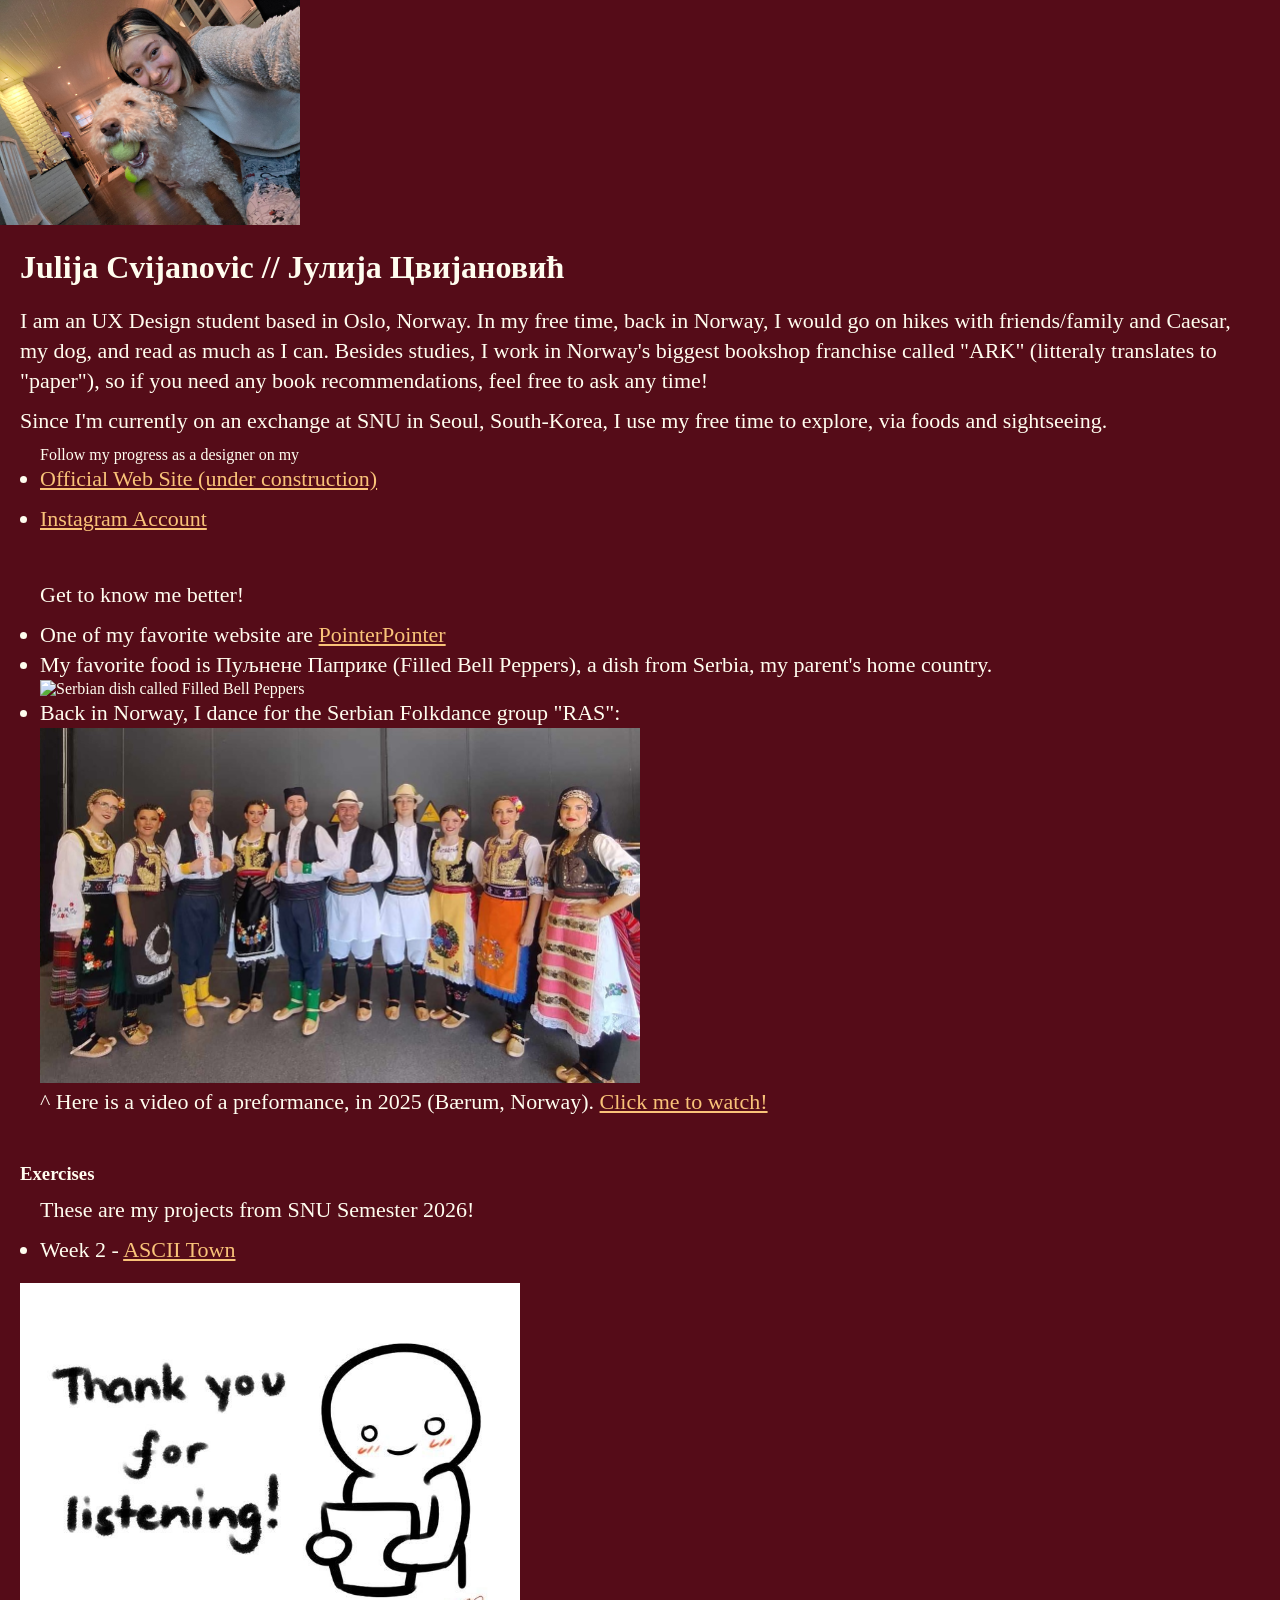
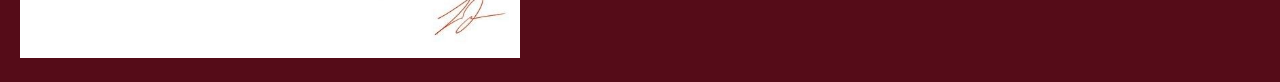
==== index.html @ f287f67e "connected ASSCI art to index.html" ====
<!DOCTYPE html>
<html>

<head>
  <img src="assets/Julija&Caesar.jpg" alt="Photo of my dog, Caesar, and I." width="300" height="200">
  <title>Julija Cvijanovic | UI Design Programming 1</title>
  <meta charset="utf-8" />
  <link rel="stylesheet" href="assets/style.css">
</head> 

<body>

  <!-- this is where my code is-->
  <div id="grid">
    <div id="left-column" class="scroll">  

      <!-- my favorite pokemon -->
      <!-- <img src="https://archives.bulbagarden.net/media/upload/2/24/Spr_2c_054.png" alt="Psyduck" /> -->

      <!-- about me-->
      <h1>Julija Cvijanovic // Јулија Цвијановић </h1>  
      <p class="desc">I am an UX Design student based in Oslo, Norway. 
        In my free time, back in Norway, I would go on hikes with 
        friends/family and Caesar, my dog, and read as much as I can. 
        Besides studies, I work in Norway's biggest bookshop franchise 
        called "ARK" (litteraly translates to "paper"), so if you need 
        any book recommendations, feel free to ask any time!
      </p>
      <p class="desc">
        Since I'm currently on an exchange at SNU in Seoul, South-Korea, 
        I use my free time to explore, via foods and sightseeing. 
      </p>
      <ul>Follow my progress as a designer on my 
        <li><p><a href="https://studiojuca.com/">Official Web Site (under construction)</a></p></li>
        <li><p><a href="https://www.instagram.com/studiojuca/">Instagram Account</a></p></li>
      </ul>

      <br>
      <br>

      <ul>
        <p>Get to know me better!</p>
        <li>One of my favorite website are <a href="https://pointerpointer.com/">PointerPointer</a></li>
        <li>My favorite food is Пуљнене Паприке (Filled Bell Peppers), 
          a dish from Serbia, my parent's home country.</li>
          <img src="https://i.ytimg.com/vi/7l-_EDE3CuM/maxresdefault.jpg" alt="Serbian dish called Filled Bell Peppers" width="400" height="300">
        <li>Back in Norway, I dance for the Serbian Folkdance group "RAS":</li>
          <img src="assets/RAS_SerbianFolkDance.jpeg" alt="Photo of my last preformance with RAS before arriving to South Korea." width="600" height="350">
        <p>^ Here is a video of a preformance, in 2025 (Bærum, Norway). <a href="https://youtu.be/Zmhu7a5MPvs?t=291">Click me to watch!</a></p>
      </ul>
      <br>
      <br>
      <!-- my exercises this semester-->
      <h3>Exercises </h3>  
      <ul>
        <p>These are my projects from SNU Semester 2026!</p>
              <!-- change the link to the ASCII art web-version!! -->
        <li>Week 2 - <a href="ASSCI/interior-julijacvijanovic.html">ASCII Town</a></li>
      </ul>

      <br>

      <img src="assets/ThankYou.jpg" alt="Thank you!" width="500" height="350">
    
    </div>

  </div>
</body>
</html>
---- assets/style.css ----
* {
	margin:  0px;
	padding:  0px;
	box-sizing: border-box;
}

/* adjusting fonts */

body {
	font-family: "Times New Roman", Times, serif;
	transition: background 500ms ease;
	color: #FFFDEF;
	background-color: #550C18;
}

p, li {
	font-size:  22px;
	line-height: 30px;
}

/* active link */ 
a:link { color: #F9C379; } /* The default state */
a:visited { color: #B5D2B7; } /* A link the user has already clicked */
a:hover { color: #6BA680; } /* When the mouse is over the link. */
a:active { color: #6BA680; } /* The moment the link is being clicked */

/* adjusting spacing */

#left-column {
	padding: 20px;
}

#middle-column {
	padding: 50px;
}

h1, p {
	margin-bottom:  20px;
}

h3, p {
	margin-bottom:  10px;
}

ul, ol {
	margin-left: 20px;
}

img {
	max-width: 100%;
	height:  auto;
}

/* uncomment the code below to set the grid */

/*#grid {
	display: grid;
	grid-template-columns: 1fr 1fr;
}

body {
	overflow: hidden;
}

.scroll {
	padding:  20px;
	overflow: scroll;
	height: 100vh;
}

#left-column {
}

#right-column {
	background: #333;
}*/
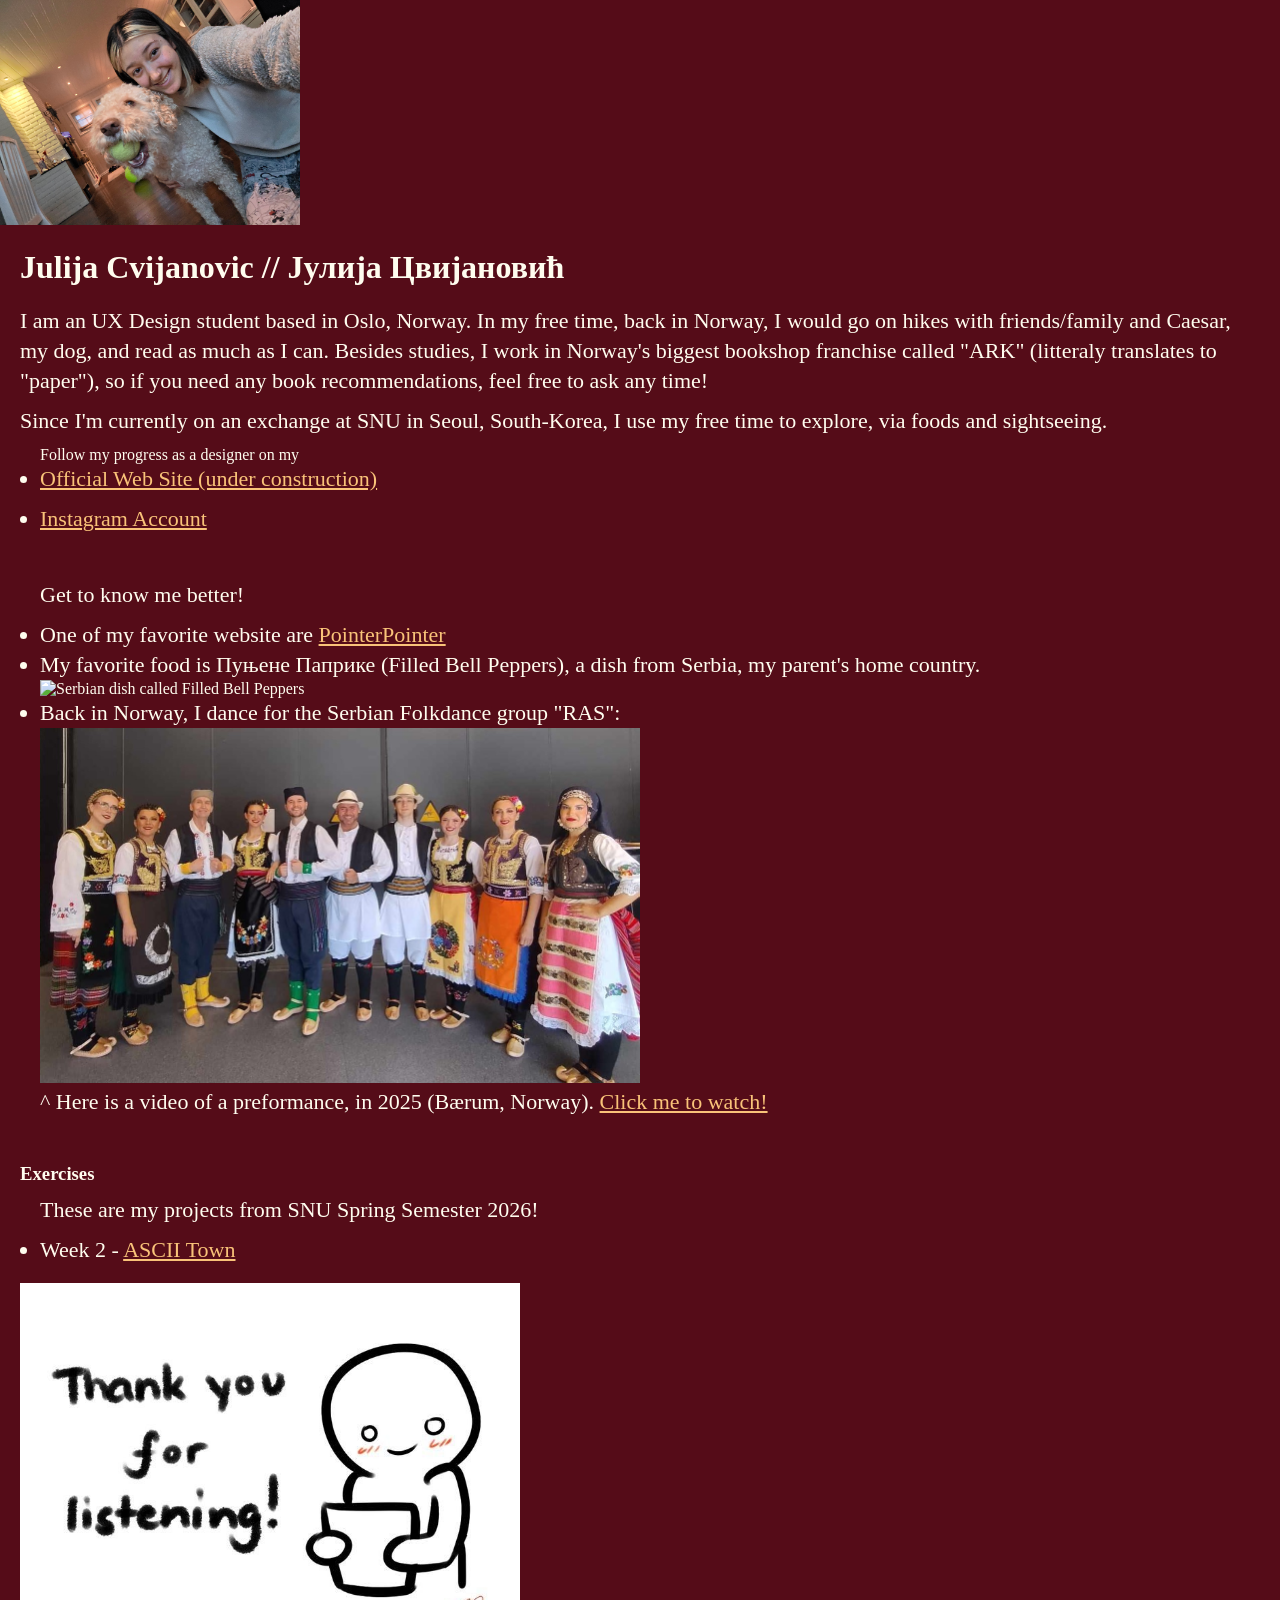
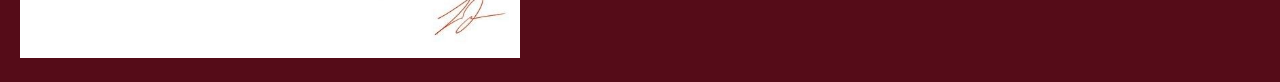
==== commit c16a658f: "updated style.css" ====
--- a/index.html
+++ b/index.html
@@ -6,17 +6,14 @@
   <img src="assets/Julija&Caesar.jpg" alt="Photo of my dog, Caesar, and I." width="300" height="200">
   <title>Julija Cvijanovic | UI Design Programming 1</title>
   <meta charset="utf-8" />
-  <link rel="stylesheet" href="assets/style.css">
+  <link rel="stylesheet" type="text/css" href="assets/style.css">
 </head> 
 
 <body>
 
   <!-- this is where my code is-->
   <div id="grid">
-    <div id="left-column" class="scroll">  
-
-      <!-- my favorite pokemon -->
-      <!-- <img src="https://archives.bulbagarden.net/media/upload/2/24/Spr_2c_054.png" alt="Psyduck" /> -->
+    <div id="left-column" class="scroll">
 
       <!-- about me-->
       <h1>Julija Cvijanovic // Јулија Цвијановић </h1>  
@@ -31,18 +28,20 @@
         Since I'm currently on an exchange at SNU in Seoul, South-Korea, 
         I use my free time to explore, via foods and sightseeing. 
       </p>
+
       <ul>Follow my progress as a designer on my 
         <li><p><a href="https://studiojuca.com/">Official Web Site (under construction)</a></p></li>
         <li><p><a href="https://www.instagram.com/studiojuca/">Instagram Account</a></p></li>
       </ul>
-
+      
+      <!-- spacing -->
       <br>
       <br>
 
       <ul>
         <p>Get to know me better!</p>
         <li>One of my favorite website are <a href="https://pointerpointer.com/">PointerPointer</a></li>
-        <li>My favorite food is Пуљнене Паприке (Filled Bell Peppers), 
+        <li>My favorite food is Пуњене Паприке (Filled Bell Peppers), 
           a dish from Serbia, my parent's home country.</li>
           <img src="https://i.ytimg.com/vi/7l-_EDE3CuM/maxresdefault.jpg" alt="Serbian dish called Filled Bell Peppers" width="400" height="300">
         <li>Back in Norway, I dance for the Serbian Folkdance group "RAS":</li>
@@ -51,16 +50,17 @@
       </ul>
       <br>
       <br>
+
       <!-- my exercises this semester-->
       <h3>Exercises </h3>  
       <ul>
-        <p>These are my projects from SNU Semester 2026!</p>
-              <!-- change the link to the ASCII art web-version!! -->
-        <li>Week 2 - <a href="ASSCI/interior-julijacvijanovic.html">ASCII Town</a></li>
+        <p>These are my projects from SNU Spring Semester 2026!</p>
+           <li>Week 2 - <a href="ASSCI/interior-julijacvijanovic.html">ASCII Town</a></li>
       </ul>
 
       <br>
-
+      
+      <!-- Thank you!-->
       <img src="assets/ThankYou.jpg" alt="Thank you!" width="500" height="350">
     
     </div>
--- a/assets/style.css
+++ b/assets/style.css
@@ -1,3 +1,14 @@
+
+/* all elements in the page */
+
+
+/* you can use the "Developer tools" 
+	on the displayed website 
+	(chrome) to test css faster!
+	try it out!*/
+
+
+
 * {
 	margin:  0px;
 	padding:  0px;
@@ -18,7 +29,7 @@
 	line-height: 30px;
 }
 
-/* active link */ 
+/* for links */ 
 a:link { color: #F9C379; } /* The default state */
 a:visited { color: #B5D2B7; } /* A link the user has already clicked */
 a:hover { color: #6BA680; } /* When the mouse is over the link. */
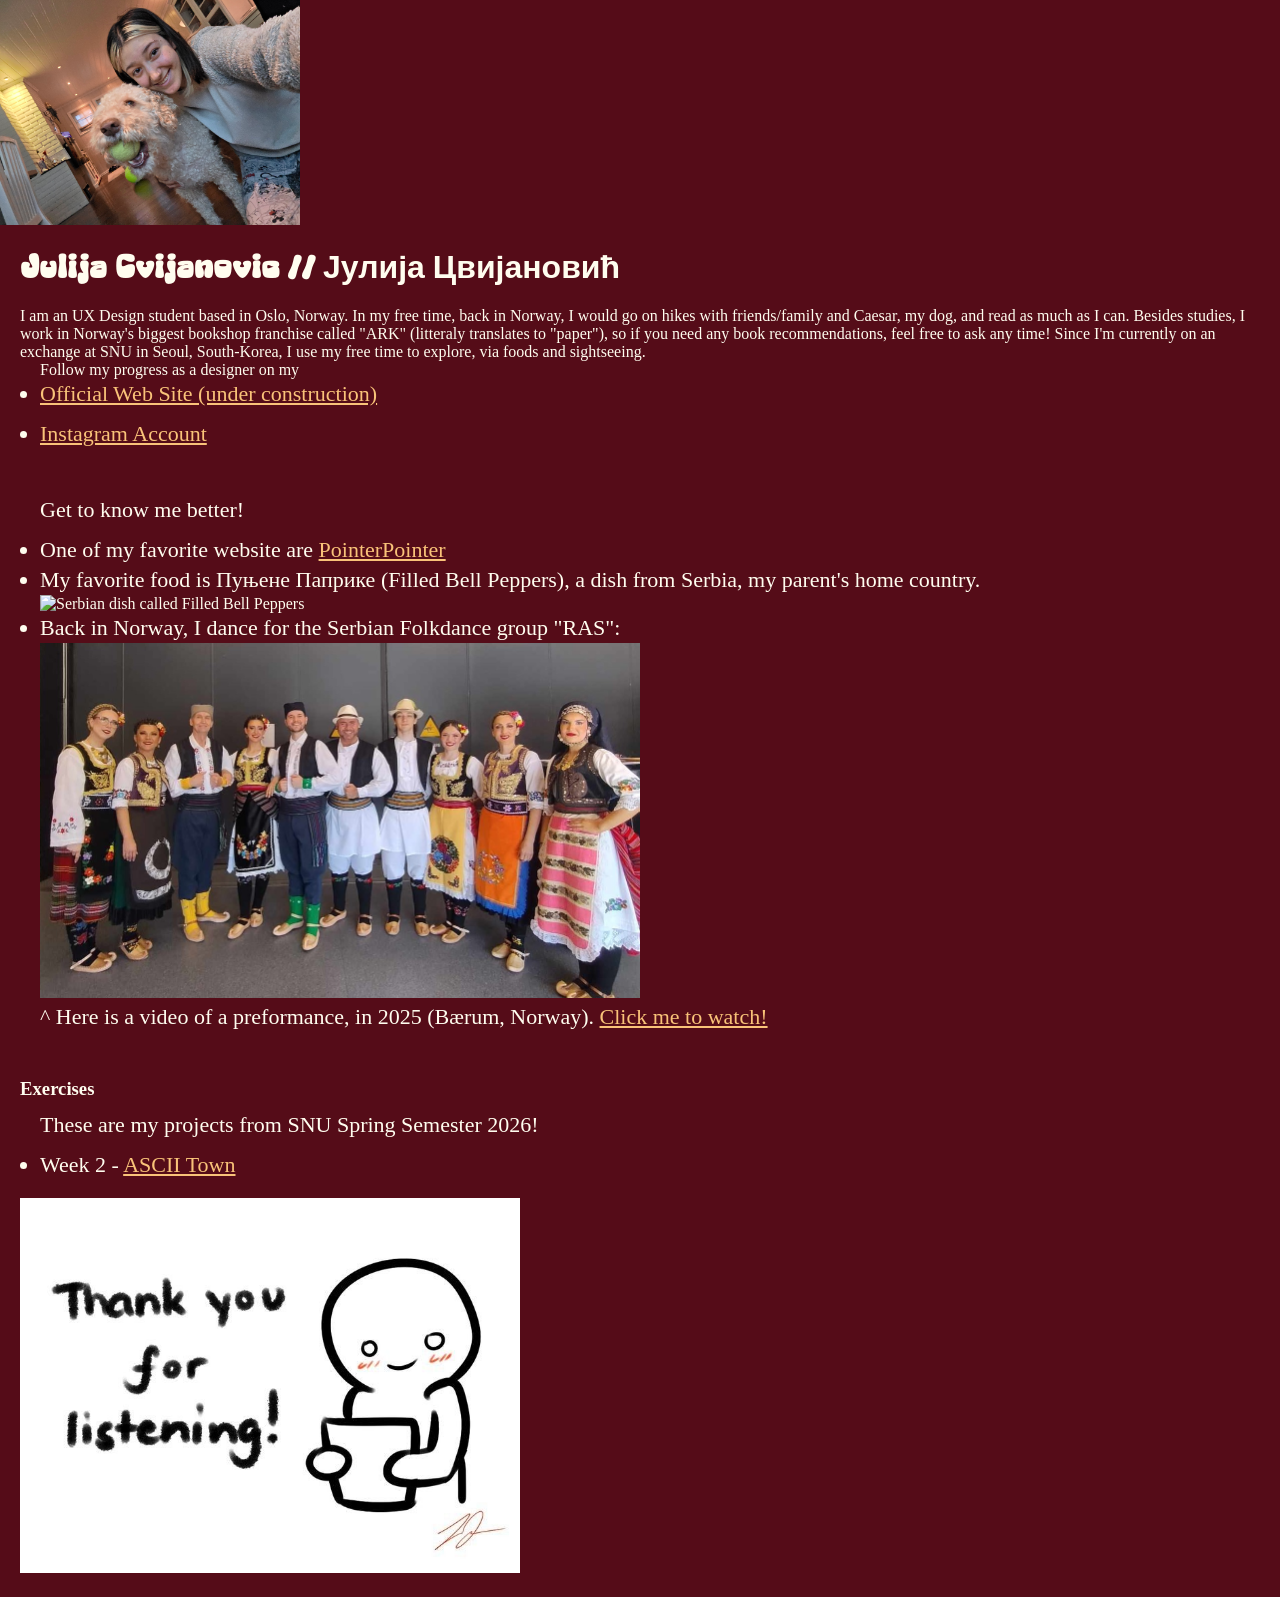
==== commit 4868234b: "New Font!" ====
--- a/index.html
+++ b/index.html
@@ -14,20 +14,20 @@
   <!-- this is where my code is-->
   <div id="grid">
     <div id="left-column" class="scroll">
-
+      
       <!-- about me-->
       <h1>Julija Cvijanovic // Јулија Цвијановић </h1>  
-      <p class="desc">I am an UX Design student based in Oslo, Norway. 
+      <p1 class="desc">I am an UX Design student based in Oslo, Norway. 
         In my free time, back in Norway, I would go on hikes with 
         friends/family and Caesar, my dog, and read as much as I can. 
         Besides studies, I work in Norway's biggest bookshop franchise 
         called "ARK" (litteraly translates to "paper"), so if you need 
         any book recommendations, feel free to ask any time!
-      </p>
-      <p class="desc">
+      </p1>
+      <p1 class="desc">
         Since I'm currently on an exchange at SNU in Seoul, South-Korea, 
         I use my free time to explore, via foods and sightseeing. 
-      </p>
+      </p1>
 
       <ul>Follow my progress as a designer on my 
         <li><p><a href="https://studiojuca.com/">Official Web Site (under construction)</a></p></li>
@@ -55,7 +55,7 @@
       <h3>Exercises </h3>  
       <ul>
         <p>These are my projects from SNU Spring Semester 2026!</p>
-           <li>Week 2 - <a href="ASSCI/interior-julijacvijanovic.html">ASCII Town</a></li>
+           <li>Week 2 - <a href="ASSCI/exterior-julijacvijanovic.html">ASCII Town</a></li>
       </ul>
 
       <br>
--- a/assets/style.css
+++ b/assets/style.css
@@ -7,8 +7,6 @@
 	(chrome) to test css faster!
 	try it out!*/
 
-
-
 * {
 	margin:  0px;
 	padding:  0px;
@@ -17,7 +15,17 @@
 
 /* adjusting fonts */
 
-body {
+@font-face {
+  font-family: "Struggle";
+  src: url("Fonts/Struggle/struggle-regular.woff");
+}
+
+h1 {
+	font-family: "Struggle", Arial;
+	margin-bottom: 20px;
+}
+
+body, p1 {
 	font-family: "Times New Roman", Times, serif;
 	transition: background 500ms ease;
 	color: #FFFDEF;
@@ -25,7 +33,7 @@
 }
 
 p, li {
-	font-size:  22px;
+	font-size: 22px;
 	line-height: 30px;
 }
 
@@ -43,10 +51,6 @@
 
 #middle-column {
 	padding: 50px;
-}
-
-h1, p {
-	margin-bottom:  20px;
 }
 
 h3, p {
@@ -78,10 +82,15 @@
 	overflow: scroll;
 	height: 100vh;
 }
+*/
 
+/*
 #left-column {
+	background: blue;
 }
+*/
 
+/*
 #right-column {
 	background: #333;
 }*/
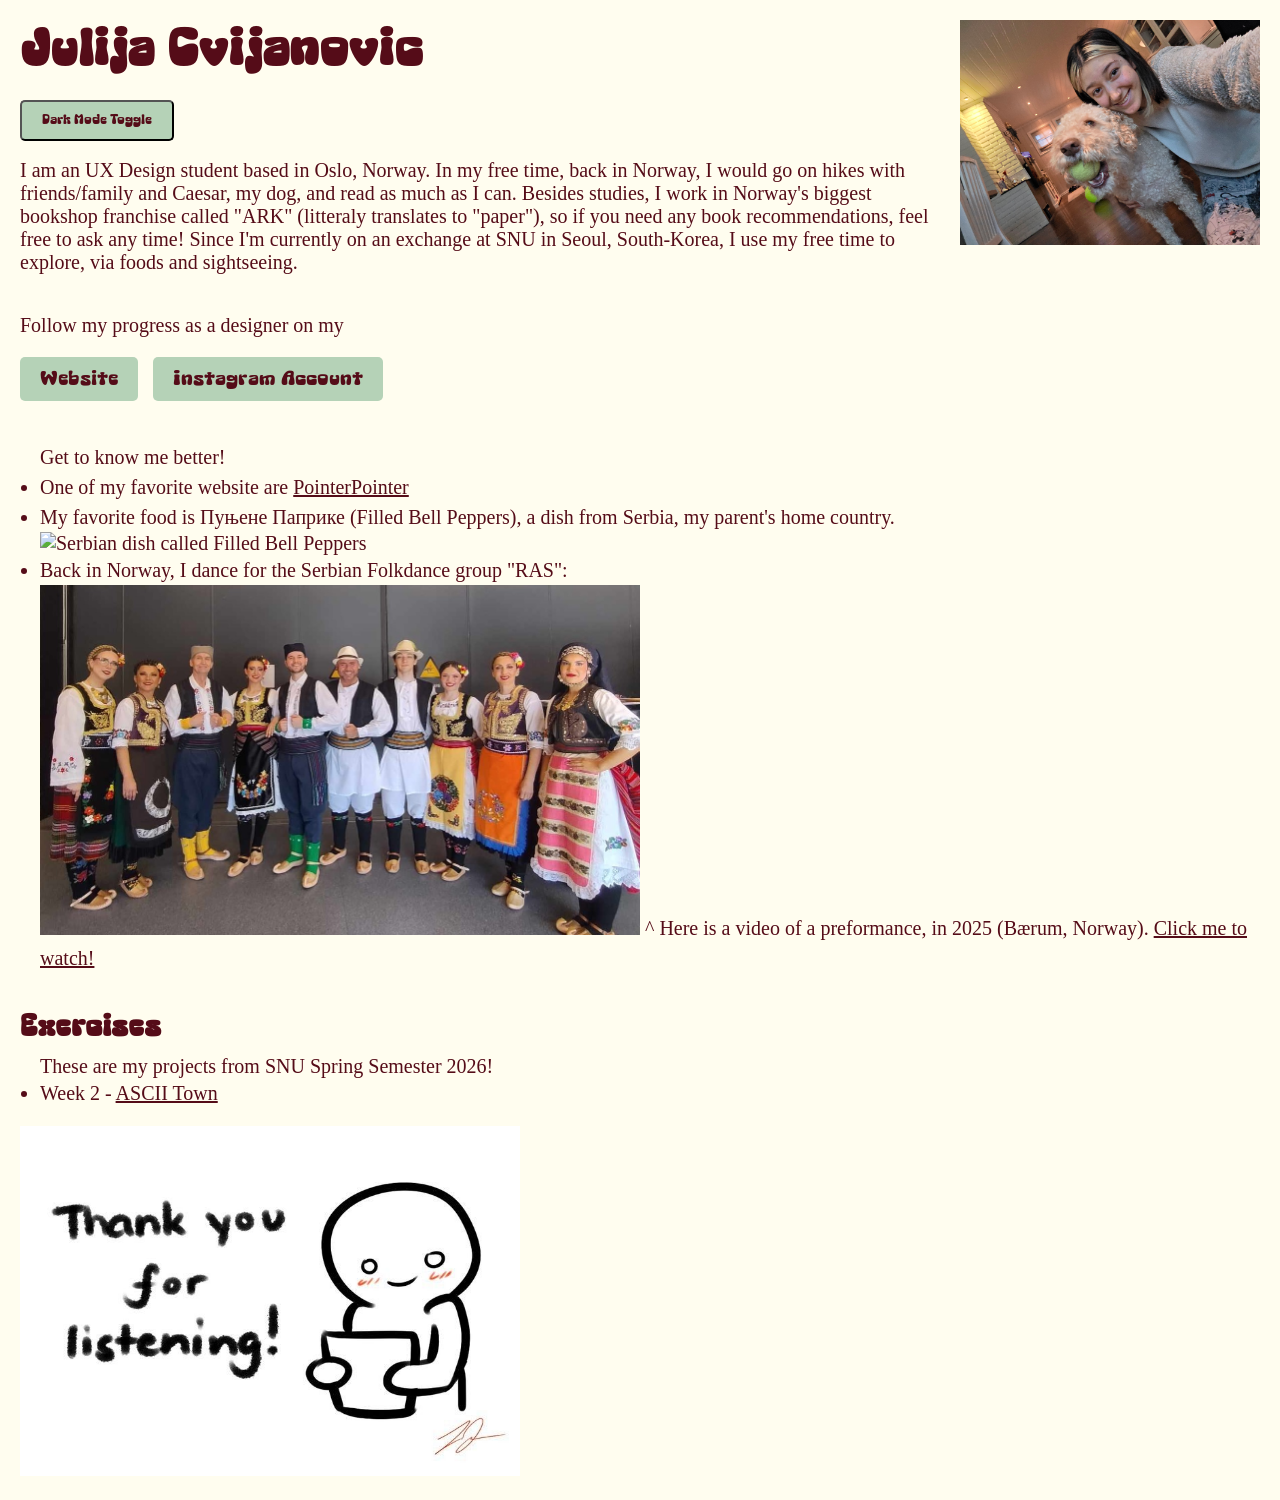
==== commit 308cb1d7: "Updates Font changes & dark mode!" ====
--- a/index.html
+++ b/index.html
@@ -3,7 +3,7 @@
 <html>
 
 <head>
-  <img src="assets/Julija&Caesar.jpg" alt="Photo of my dog, Caesar, and I." width="300" height="200">
+  <!-- name on the website page column -->
   <title>Julija Cvijanovic | UI Design Programming 1</title>
   <meta charset="utf-8" />
   <link rel="stylesheet" type="text/css" href="assets/style.css">
@@ -15,8 +15,18 @@
   <div id="grid">
     <div id="left-column" class="scroll">
       
-      <!-- about me-->
-      <h1>Julija Cvijanovic // Јулија Цвијановић </h1>  
+      <!-- about me -->
+      <!-- <h2>Јулија Цвијановић</h2> -->
+      <img src="assets/Julija&Caesar.jpg" alt="Photo of my dog, Caesar, and I." class="wrapped-image">
+      <h1>Julija Cvijanovic</h1>
+
+      <button id="darkmode" class="my-button1">
+        Dark Mode Toggle
+      </button>
+
+      <br>
+      <br>
+
       <p1 class="desc">I am an UX Design student based in Oslo, Norway. 
         In my free time, back in Norway, I would go on hikes with 
         friends/family and Caesar, my dog, and read as much as I can. 
@@ -28,43 +38,49 @@
         Since I'm currently on an exchange at SNU in Seoul, South-Korea, 
         I use my free time to explore, via foods and sightseeing. 
       </p1>
+    </div>
 
-      <ul>Follow my progress as a designer on my 
-        <li><p><a href="https://studiojuca.com/">Official Web Site (under construction)</a></p></li>
-        <li><p><a href="https://www.instagram.com/studiojuca/">Instagram Account</a></p></li>
-      </ul>
+    <div id="left-column" class="scroll">
+      <p1>Follow my progress as a designer on my 
+        <div class="button-container">
+          <a href="https://studiojuca.com/" target="_blank" class="my-button2">Website</a>
+          <a href="https://www.instagram.com/studiojuca/" target="_blank" class="my-button2"> Instagram Account</a>
+        </div>
+      </p1>
       
       <!-- spacing -->
       <br>
       <br>
 
       <ul>
-        <p>Get to know me better!</p>
-        <li>One of my favorite website are <a href="https://pointerpointer.com/">PointerPointer</a></li>
-        <li>My favorite food is Пуњене Паприке (Filled Bell Peppers), 
-          a dish from Serbia, my parent's home country.</li>
+        <p2>Get to know me better!</p2>
+          <li>One of my favorite website are <a href="https://pointerpointer.com/">PointerPointer</a></li>
+          <li>My favorite food is Пуњене Паприке (Filled Bell Peppers), 
+              a dish from Serbia, my parent's home country.</li>
           <img src="https://i.ytimg.com/vi/7l-_EDE3CuM/maxresdefault.jpg" alt="Serbian dish called Filled Bell Peppers" width="400" height="300">
-        <li>Back in Norway, I dance for the Serbian Folkdance group "RAS":</li>
+          <li>Back in Norway, I dance for the Serbian Folkdance group "RAS":</li>
           <img src="assets/RAS_SerbianFolkDance.jpeg" alt="Photo of my last preformance with RAS before arriving to South Korea." width="600" height="350">
-        <p>^ Here is a video of a preformance, in 2025 (Bærum, Norway). <a href="https://youtu.be/Zmhu7a5MPvs?t=291">Click me to watch!</a></p>
+        <p2>^ Here is a video of a preformance, in 2025 (Bærum, Norway). <a href="https://youtu.be/Zmhu7a5MPvs?t=291">Click me to watch!</a></p2>
       </ul>
-      <br>
-      <br>
+        <br>
+        <br>
 
       <!-- my exercises this semester-->
-      <h3>Exercises </h3>  
-      <ul>
-        <p>These are my projects from SNU Spring Semester 2026!</p>
-           <li>Week 2 - <a href="ASSCI/exterior-julijacvijanovic.html">ASCII Town</a></li>
-      </ul>
+      <h2>Exercises</h2>  
+        <ul>
+          <p>These are my projects from SNU Spring Semester 2026!</p>
+            <li>Week 2 - <a href="ASSCI/exterior-julijacvijanovic.html">ASCII Town</a></li>
+        </ul>
 
-      <br>
-      
+        <br>
+        
       <!-- Thank you!-->
       <img src="assets/ThankYou.jpg" alt="Thank you!" width="500" height="350">
     
     </div>
+  </div>
 
-  </div>
+  <!-- Adding javascript -->
+  <script type="text/javascript" src="assets/script.js"></script>
 </body>
 </html>
--- a/assets/style.css
+++ b/assets/style.css
@@ -13,8 +13,62 @@
 	box-sizing: border-box;
 }
 
+body {
+	background-color: #FFFDEF;
+	color: #550C18;
+}
+
+/*Dark-mode*/
+body.dark {
+  background: #550C18;
+  color: #FFFDEF;
+}
+
+/* Buttons for social media links*/
+	/* 1. The horizontal layout and spacing */
+.button-container {
+    display: flex;       /* Aligns items side-by-side */
+    gap: 15px;          /* Gap between buttons */
+    margin-top: 20px;    /* Pushes the buttons down from content above */
+}
+
+	/* 2. Making the links look like buttons */
+.my-button1 {
+    display: inline-block;
+    background-color: #B5D2B7; 	/* Button colour */
+    font-family: "Struggle", Arial;
+	color: #550C18;           		/* Text color */
+	padding: 10px 20px;       		 /* 10px top/bottom, 20px left/right inside the button */
+    text-decoration: none;   		 /* Removes the default link underline */
+    border-radius: 5px;      		 /* Rounded corners */
+    transition: background 0.2s ease; /* Makes the hover effect smooth */
+}
+
+.my-button2 {
+    display: inline-block;
+    background-color: #B5D2B7; 	/* Button colour */
+    font-family: "Struggle", Arial;
+	color: #550C18;           		/* Text color */
+	padding: 10px 20px;       		 /* 10px top/bottom, 20px left/right inside the button */
+    text-decoration: none;   		 /* Removes the default link underline */
+    border-radius: 5px;      		 /* Rounded corners */
+    transition: background 0.2s ease; /* Makes the hover effect smooth */
+}
+
+	/* 3. Optional: Changes color when the user hovers over them */
+.my-button1:hover {
+    background-color: #6BA680; /* A slightly darker blue on hover */
+}
+
+.my-button2:hover {
+    background-color: #6BA680; /* A slightly darker blue on hover */
+}
+
+
+
 /* adjusting fonts */
 
+	/*h1 fancy font*/
 @font-face {
   font-family: "Struggle";
   src: url("Fonts/Struggle/struggle-regular.woff");
@@ -23,25 +77,55 @@
 h1 {
 	font-family: "Struggle", Arial;
 	margin-bottom: 20px;
+	font-size: 50px;
 }
 
-body, p1 {
+h2 {
+	font-family: "Struggle", Arial;
+	margin-bottom: 10px;
+	font-size: 30px;
+}
+
+	/*paragraph 1 css*/
+p1 {
 	font-family: "Times New Roman", Times, serif;
 	transition: background 500ms ease;
-	color: #FFFDEF;
-	background-color: #550C18;
+	font-size: 20px;
 }
 
-p, li {
-	font-size: 22px;
+	/*paragraph 2 and list css*/
+p2, li {
+	font-size: 20px;
 	line-height: 30px;
 }
 
 /* for links */ 
-a:link { color: #F9C379; } /* The default state */
-a:visited { color: #B5D2B7; } /* A link the user has already clicked */
-a:hover { color: #6BA680; } /* When the mouse is over the link. */
-a:active { color: #6BA680; } /* The moment the link is being clicked */
+:link { font-size: 20px;}
+a:link { color: #550C18; } /* The default state */
+a:visited { color: #BB8942; } /* A link the user has already clicked */
+a:hover { color: #BB8942; } /* When the mouse is over the link. */
+a:active { color: #BB8942; } /* The moment the link is being clicked */
+
+
+/*image layout*/
+	/*top photo J&C*/
+.container {
+    overflow: auto; /* Keeps the floated image safely inside this box */
+}
+
+.wrapped-image {
+    /* This makes the image sit on the right and forces text to wrap around its left side */
+    float: right; 
+    
+    /* Crucial: Gives the text some breathing room so it doesn't press against the image */
+    margin-left: 20px; 
+    margin-bottom: 10px;
+    
+    /* Optional: Controls the size of the photo */
+    max-width: 300px; 
+    height: auto;
+}
+
 
 /* adjusting spacing */
 
@@ -53,22 +137,15 @@
 	padding: 50px;
 }
 
-h3, p {
-	margin-bottom:  10px;
+ul, ol {
+	margin-left: 20px;
+	font-size: 20px;
 }
 
-ul, ol {
-	margin-left: 20px;
-}
-
-img {
-	max-width: 100%;
-	height:  auto;
-}
 
 /* uncomment the code below to set the grid */
 
-/*#grid {
+/* #grid {
 	display: grid;
 	grid-template-columns: 1fr 1fr;
 }
@@ -82,15 +159,15 @@
 	overflow: scroll;
 	height: 100vh;
 }
-*/
 
-/*
+
+
 #left-column {
 	background: blue;
 }
-*/
 
-/*
+
 #right-column {
 	background: #333;
-}*/+}
+*/
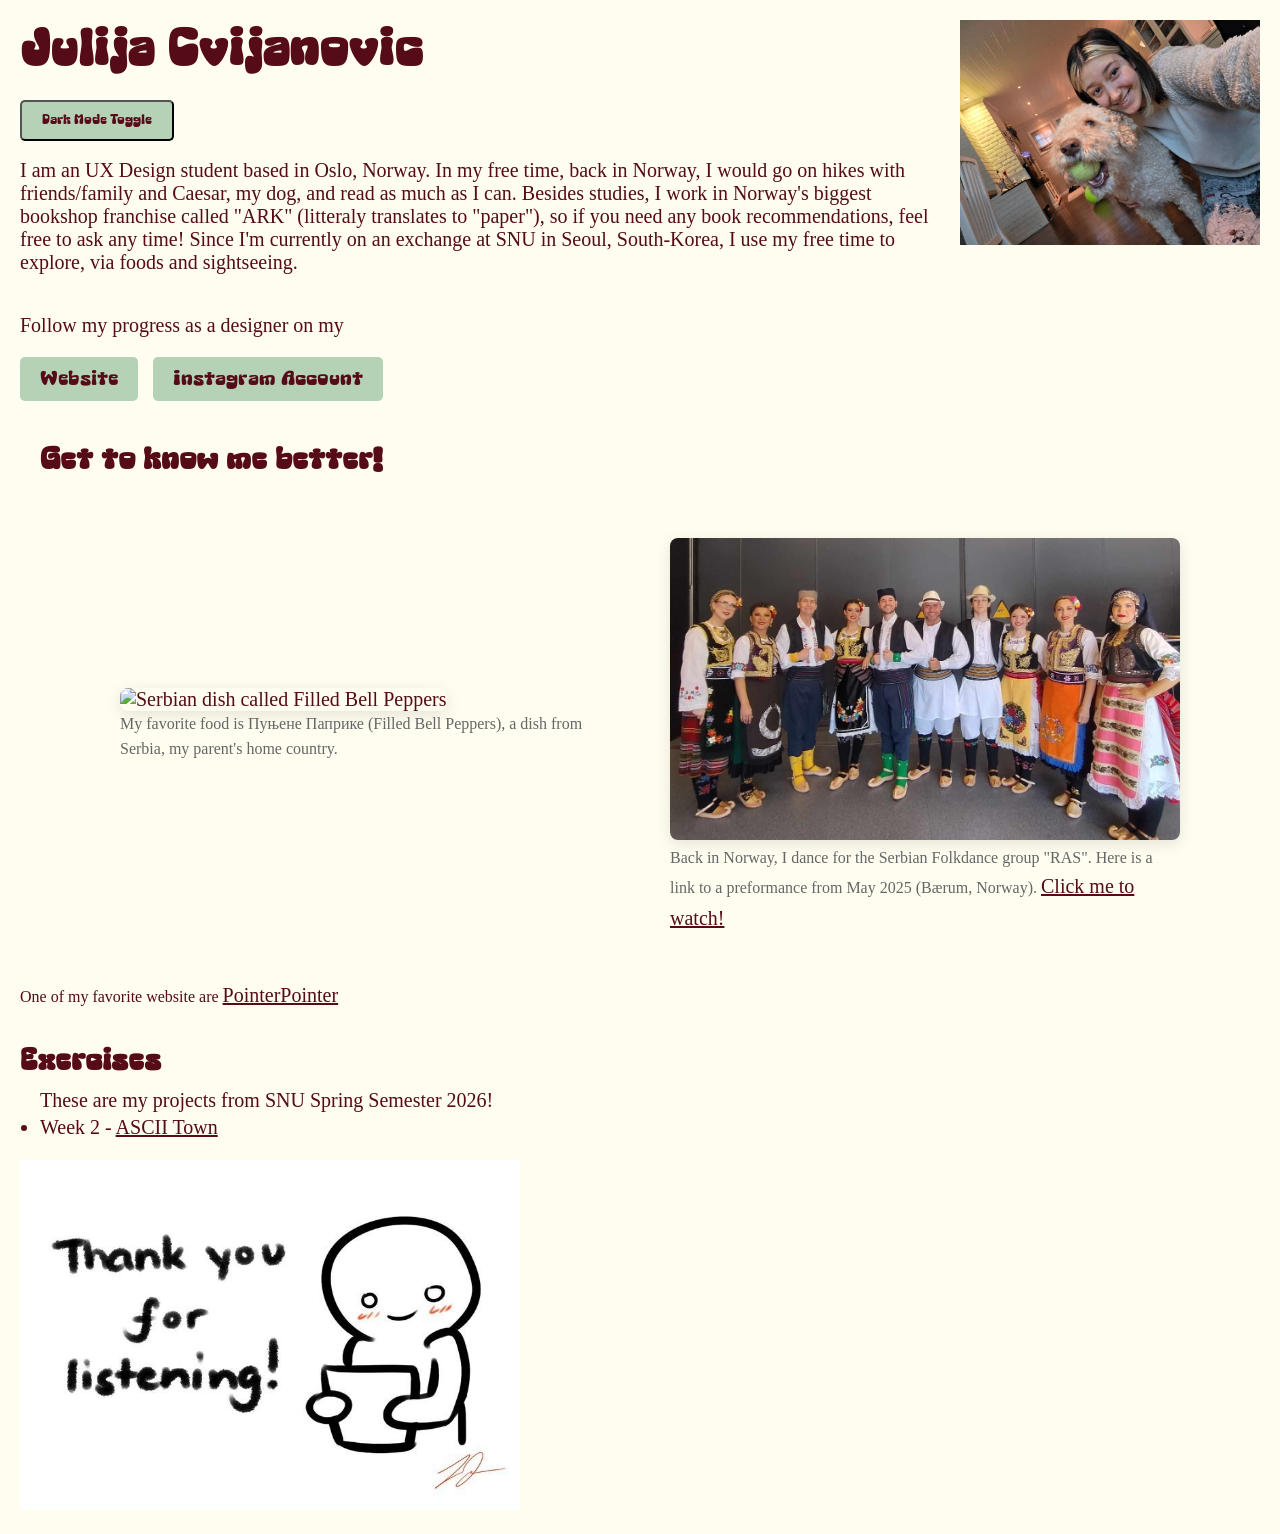
==== commit a6d6c633: "Layout changes" ====
--- a/index.html
+++ b/index.html
@@ -12,73 +12,84 @@
 <body>
 
   <!-- this is where my code is-->
-  <div id="grid">
-    <div id="left-column" class="scroll">
+  
+  <div id="left-column" class="scroll">
       
-      <!-- about me -->
-      <!-- <h2>Јулија Цвијановић</h2> -->
-      <img src="assets/Julija&Caesar.jpg" alt="Photo of my dog, Caesar, and I." class="wrapped-image">
-      <h1>Julija Cvijanovic</h1>
+    <!-- about me -->
+    <!-- <h2>Јулија Цвијановић</h2> -->
+    <img src="assets/Julija&Caesar.jpg" alt="Photo of my dog, Caesar, and I." class="wrapped-image">
+    <h1>Julija Cvijanovic</h1>
 
-      <button id="darkmode" class="my-button1">
-        Dark Mode Toggle
-      </button>
+    <button id="darkmode" class="my-button1">
+      Dark Mode Toggle
+    </button>
+
+    <br>
+    <br>
+
+    <p1 class="desc">I am an UX Design student based in Oslo, Norway. 
+      In my free time, back in Norway, I would go on hikes with 
+      friends/family and Caesar, my dog, and read as much as I can. 
+      Besides studies, I work in Norway's biggest bookshop franchise 
+      called "ARK" (litteraly translates to "paper"), so if you need 
+      any book recommendations, feel free to ask any time!
+    </p1>
+    <p1 class="desc">
+      Since I'm currently on an exchange at SNU in Seoul, South-Korea, 
+      I use my free time to explore, via foods and sightseeing. 
+    </p1>
+  </div>
+
+  <div id="left-column" class="scroll">
+    <p1>Follow my progress as a designer on my 
+      <div class="button-container">
+        <a href="https://studiojuca.com/" target="_blank" class="my-button2">Website</a>
+        <a href="https://www.instagram.com/studiojuca/" target="_blank" class="my-button2"> Instagram Account</a>
+      </div>
+    </p1>
+    
+    <!-- spacing -->
+    <br>
+    <br>
+
+    <ul>
+      <h2 g>Get to know me better!</h2 g>
+      <section id="grid">
+        <div class="grid-left">
+          <img src="https://i.ytimg.com/vi/7l-_EDE3CuM/maxresdefault.jpg" alt="Serbian dish called Filled Bell Peppers" class="grid-image">
+          <p>My favorite food is Пуњене Паприке (Filled Bell Peppers), 
+            a dish from Serbia, my parent's home country.</p>
+          <br>
+          
+        </div>
+
+        <div class="grid-right">
+          <img src="assets/RAS_SerbianFolkDance.jpeg" alt="Photo of my last preformance with RAS before arriving to South Korea." class="grid-image">
+          <p>Back in Norway, I dance for the Serbian Folkdance group "RAS". Here is a link to a preformance from May 2025 (Bærum, Norway). <a href="https://youtu.be/Zmhu7a5MPvs?t=291">Click me to watch!</a></p>
+        </div>
+      </section>
+    </ul>
+
+      <p>One of my favorite website are <a href="https://pointerpointer.com/">PointerPointer</a></p>
 
       <br>
       <br>
+      
 
-      <p1 class="desc">I am an UX Design student based in Oslo, Norway. 
-        In my free time, back in Norway, I would go on hikes with 
-        friends/family and Caesar, my dog, and read as much as I can. 
-        Besides studies, I work in Norway's biggest bookshop franchise 
-        called "ARK" (litteraly translates to "paper"), so if you need 
-        any book recommendations, feel free to ask any time!
-      </p1>
-      <p1 class="desc">
-        Since I'm currently on an exchange at SNU in Seoul, South-Korea, 
-        I use my free time to explore, via foods and sightseeing. 
-      </p1>
-    </div>
+    <!-- my exercises this semester-->
+    <h2>Exercises</h2>  
+      <ul>
+        <p>These are my projects from SNU Spring Semester 2026!</p>
+          <li>Week 2 - <a href="ASSCI/exterior-julijacvijanovic.html">ASCII Town</a></li>
+      </ul>
 
-    <div id="left-column" class="scroll">
-      <p1>Follow my progress as a designer on my 
-        <div class="button-container">
-          <a href="https://studiojuca.com/" target="_blank" class="my-button2">Website</a>
-          <a href="https://www.instagram.com/studiojuca/" target="_blank" class="my-button2"> Instagram Account</a>
-        </div>
-      </p1>
-      
-      <!-- spacing -->
       <br>
-      <br>
-
-      <ul>
-        <p2>Get to know me better!</p2>
-          <li>One of my favorite website are <a href="https://pointerpointer.com/">PointerPointer</a></li>
-          <li>My favorite food is Пуњене Паприке (Filled Bell Peppers), 
-              a dish from Serbia, my parent's home country.</li>
-          <img src="https://i.ytimg.com/vi/7l-_EDE3CuM/maxresdefault.jpg" alt="Serbian dish called Filled Bell Peppers" width="400" height="300">
-          <li>Back in Norway, I dance for the Serbian Folkdance group "RAS":</li>
-          <img src="assets/RAS_SerbianFolkDance.jpeg" alt="Photo of my last preformance with RAS before arriving to South Korea." width="600" height="350">
-        <p2>^ Here is a video of a preformance, in 2025 (Bærum, Norway). <a href="https://youtu.be/Zmhu7a5MPvs?t=291">Click me to watch!</a></p2>
-      </ul>
-        <br>
-        <br>
-
-      <!-- my exercises this semester-->
-      <h2>Exercises</h2>  
-        <ul>
-          <p>These are my projects from SNU Spring Semester 2026!</p>
-            <li>Week 2 - <a href="ASSCI/exterior-julijacvijanovic.html">ASCII Town</a></li>
-        </ul>
-
-        <br>
         
-      <!-- Thank you!-->
-      <img src="assets/ThankYou.jpg" alt="Thank you!" width="500" height="350">
+    <!-- Thank you!-->
+    <img src="assets/ThankYou.jpg" alt="Thank you!" width="500" height="350">
     
-    </div>
   </div>
+  <!-- </div> -->
 
   <!-- Adding javascript -->
   <script type="text/javascript" src="assets/script.js"></script>
--- a/assets/style.css
+++ b/assets/style.css
@@ -86,6 +86,13 @@
 	font-size: 30px;
 }
 
+h2 g {
+	font-family: "Struggle", Arial;
+	margin-bottom: 10px;
+	font-size: 30px;
+	text-align: center;
+}
+
 	/*paragraph 1 css*/
 p1 {
 	font-family: "Times New Roman", Times, serif;
@@ -145,29 +152,40 @@
 
 /* uncomment the code below to set the grid */
 
-/* #grid {
-	display: grid;
-	grid-template-columns: 1fr 1fr;
+
+
+/* Grid for "Get to know me" */
+#grid {
+    display: grid;
+    grid-template-columns: 1fr 1fr; /* Your 2 equal columns */
+    gap: 40px;                       /* Puts a nice 40px gap between the columns */
+    
+    max-width: 1100px;               /* Keeps the content centered and readable */
+    margin: 0 auto;                  /* Centers the whole grid on the screen */
+    padding: 50px 20px;              /* Adds spacing on the top/bottom and sides */
+    align-items: center;             /* Vertically centers the left text with the right image */
 }
 
-body {
-	overflow: hidden;
+/* THE CONTENT INSIDE THE STRUCTURE */
+
+.grid-left p, .grid-right p {
+    font-size: 16px;
+    line-height: 1.6;
+    color: #666;
 }
+
+.grid-image {
+    width: 100%;                     /* Makes the image dynamically fill its half of the grid */
+    height: auto;                    /* Keeps the image aspect ratio perfect */
+    border-radius: 8px;              /* Gives the image nice rounded corners */
+    box-shadow: 0 4px 15px rgba(0,0,0,0.1); /* Adds a subtle, modern shadow */
+}
+
+
+/*
 
 .scroll {
 	padding:  20px;
 	overflow: scroll;
 	height: 100vh;
-}
-
-
-
-#left-column {
-	background: blue;
-}
-
-
-#right-column {
-	background: #333;
-}
-*/+}
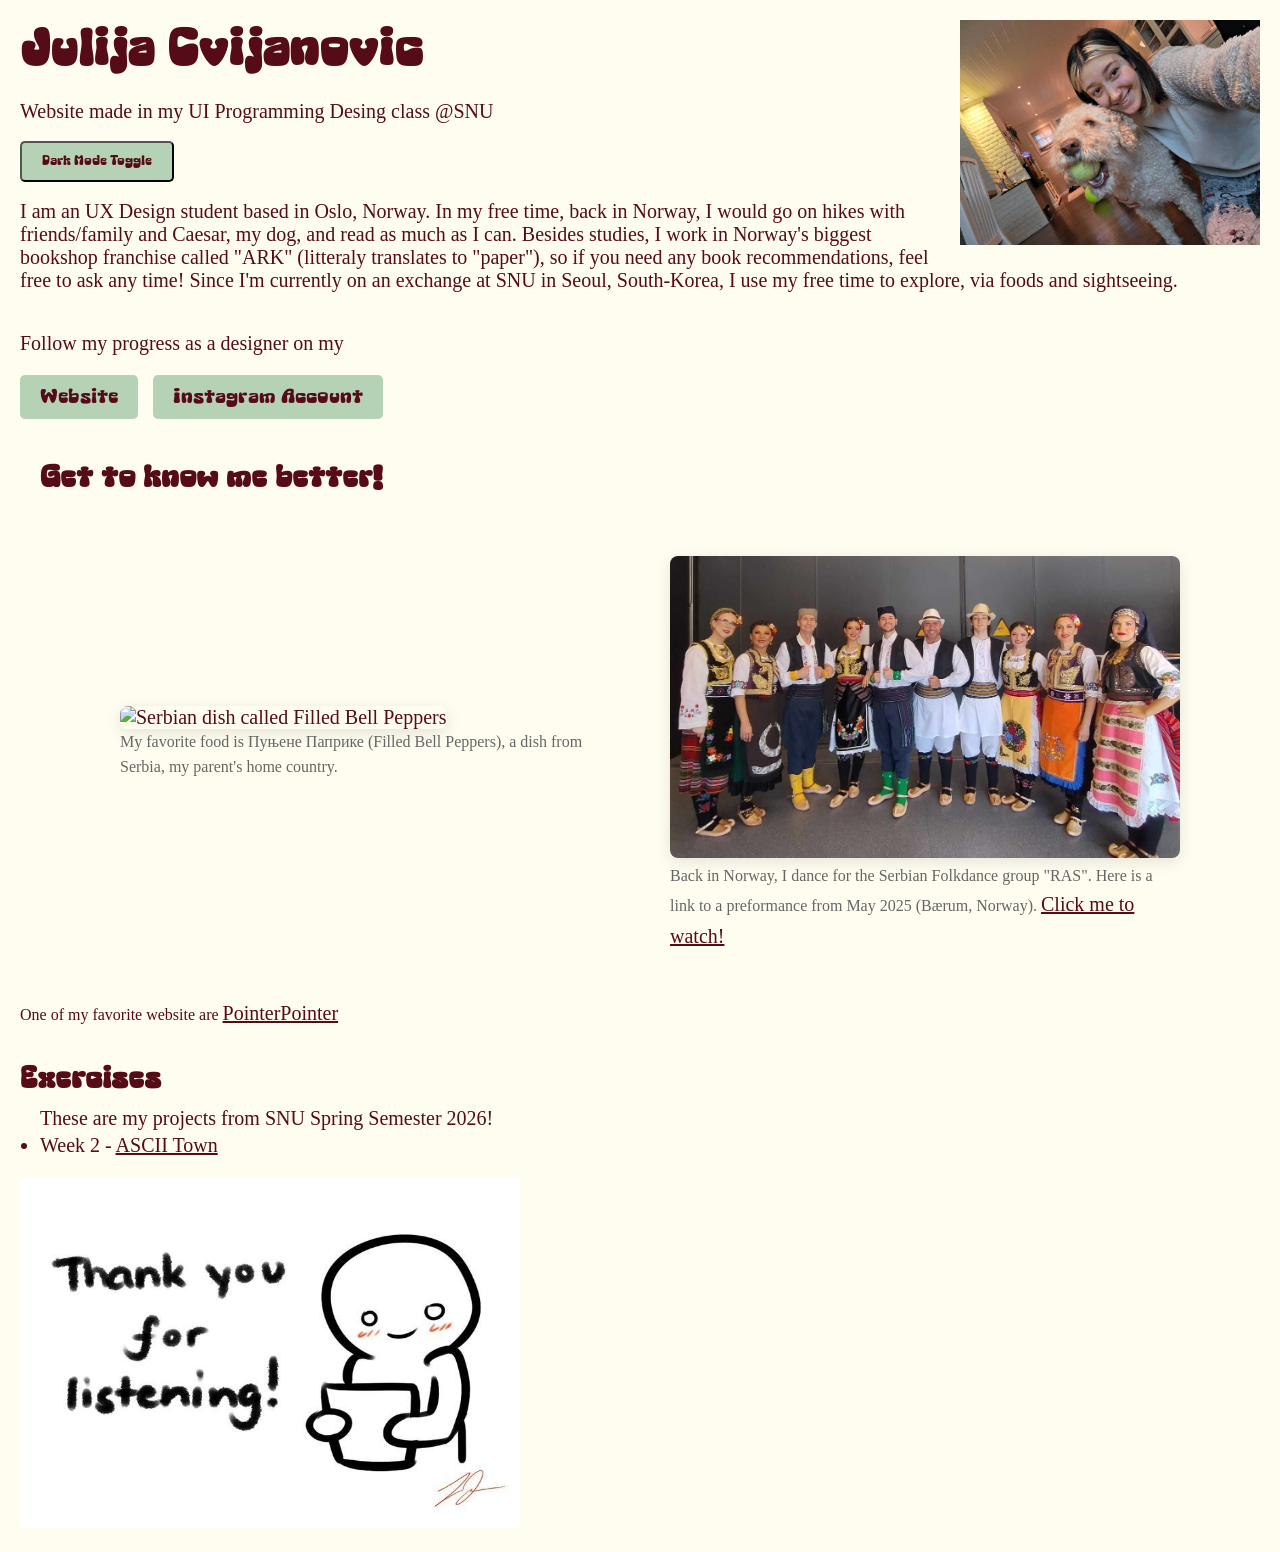
==== commit 0634eabb: "Description" ====
--- a/index.html
+++ b/index.html
@@ -19,6 +19,10 @@
     <!-- <h2>Јулија Цвијановић</h2> -->
     <img src="assets/Julija&Caesar.jpg" alt="Photo of my dog, Caesar, and I." class="wrapped-image">
     <h1>Julija Cvijanovic</h1>
+    <p1>Website made in my UI Programming Desing class @SNU</p1>
+
+    <br>
+    <br>
 
     <button id="darkmode" class="my-button1">
       Dark Mode Toggle
@@ -27,7 +31,8 @@
     <br>
     <br>
 
-    <p1 class="desc">I am an UX Design student based in Oslo, Norway. 
+    <p1 class="desc">
+      I am an UX Design student based in Oslo, Norway. 
       In my free time, back in Norway, I would go on hikes with 
       friends/family and Caesar, my dog, and read as much as I can. 
       Besides studies, I work in Norway's biggest bookshop franchise 
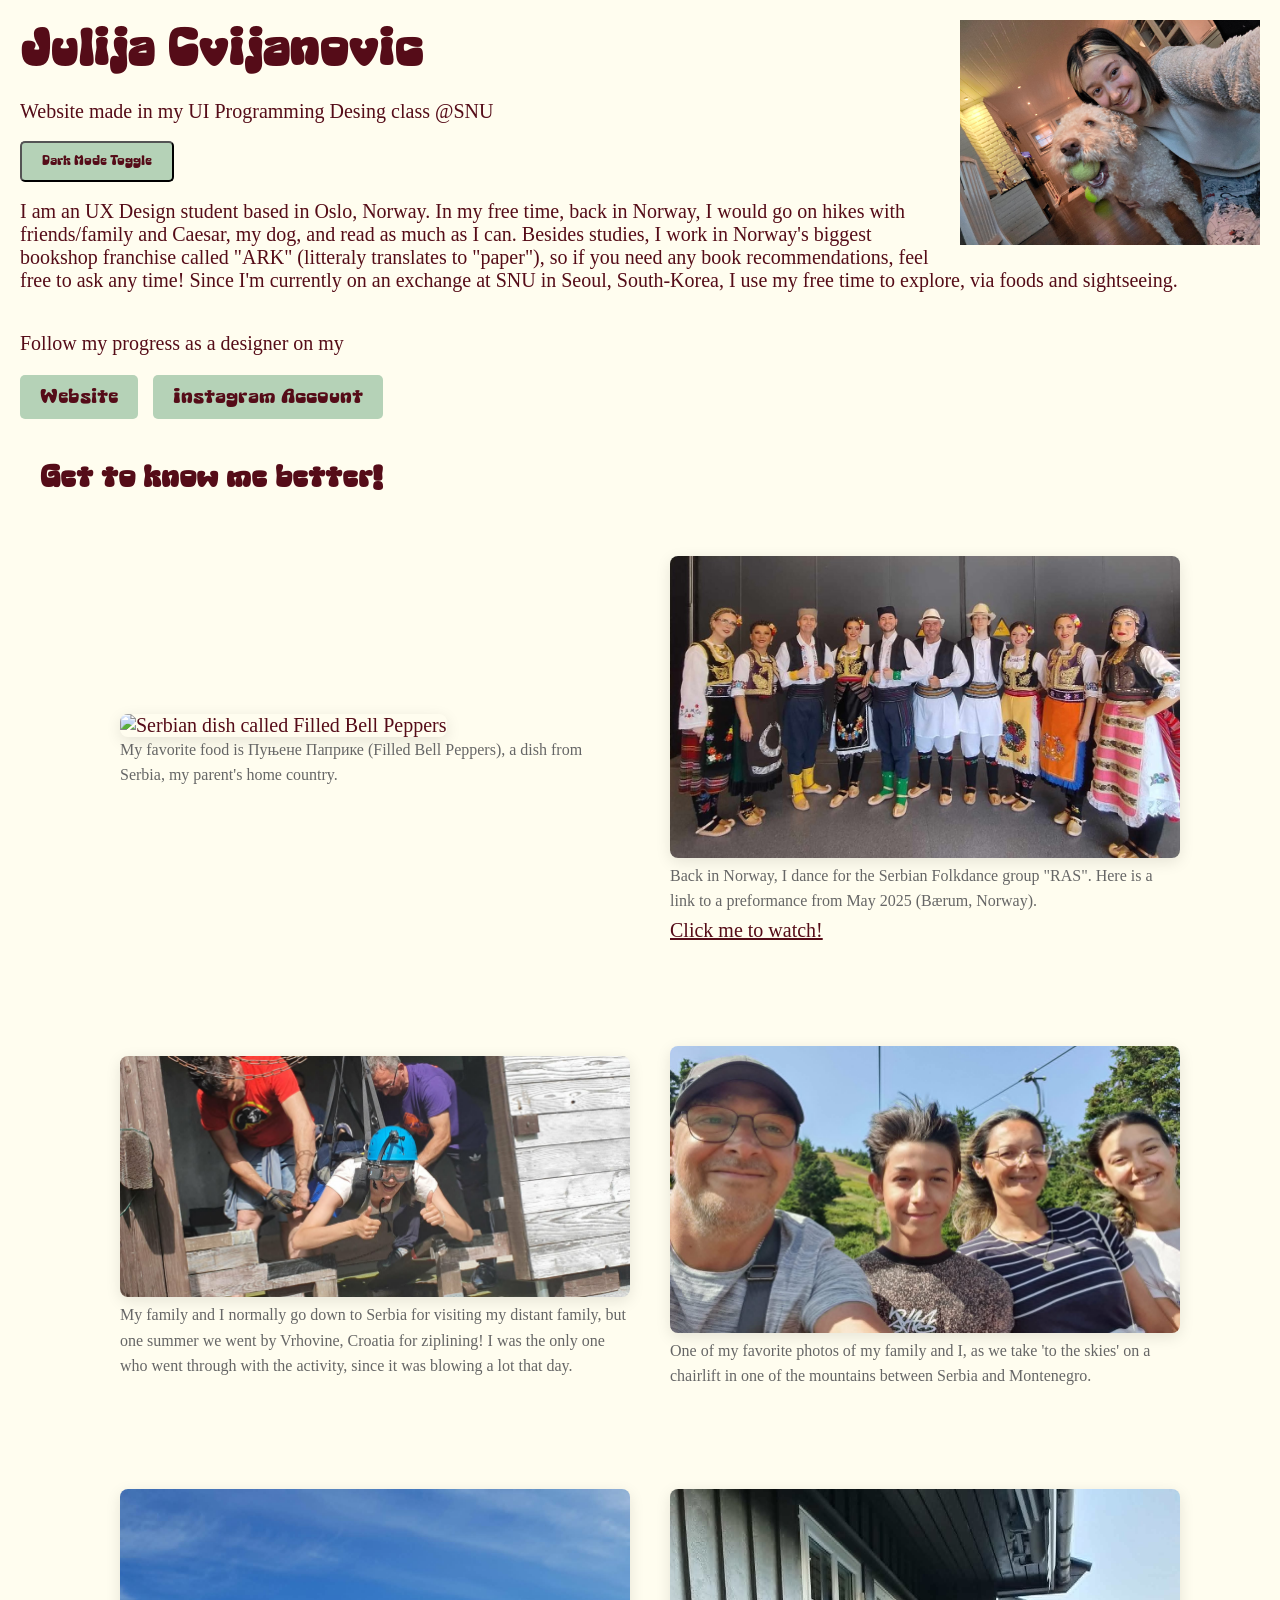
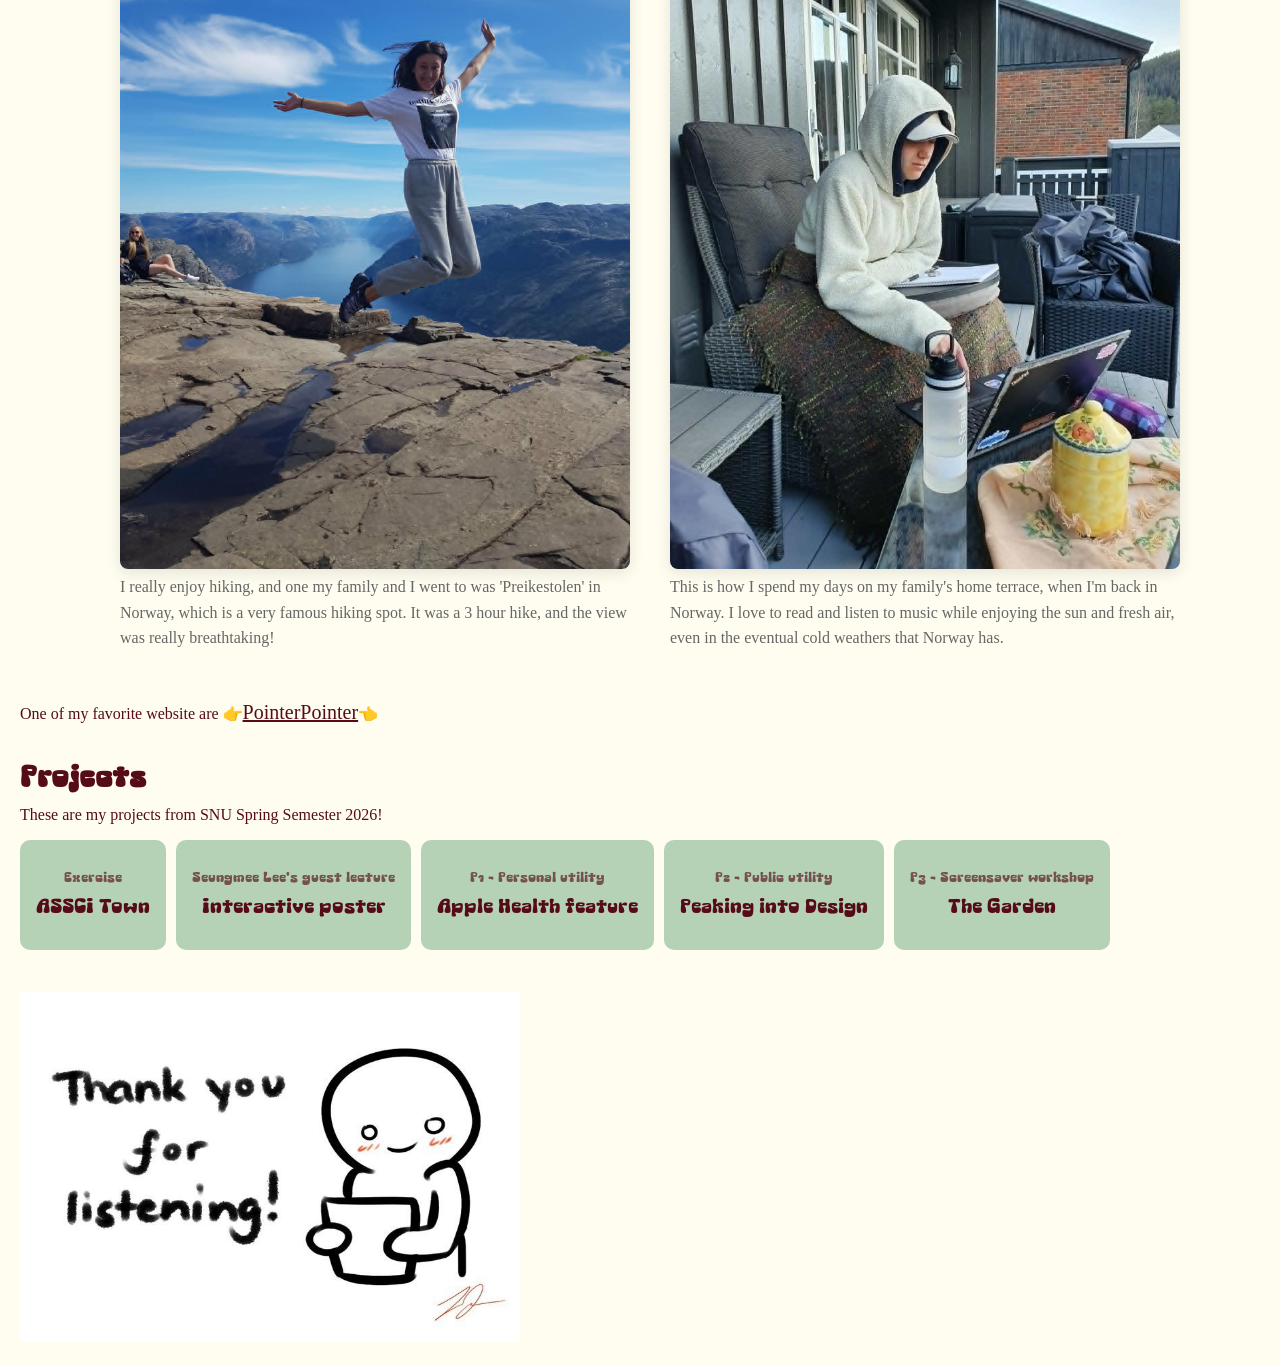
==== commit 0a2c0b99: "Changes of Projects-display" ====
--- a/index.html
+++ b/index.html
@@ -63,30 +63,94 @@
         <div class="grid-left">
           <img src="https://i.ytimg.com/vi/7l-_EDE3CuM/maxresdefault.jpg" alt="Serbian dish called Filled Bell Peppers" class="grid-image">
           <p>My favorite food is Пуњене Паприке (Filled Bell Peppers), 
-            a dish from Serbia, my parent's home country.</p>
-          <br>
+            a dish from Serbia, my parent's home country.
+          </p>
+        </div>
+
+        <div class="grid-right">
+          <img src="assets/RAS_SerbianFolkDance.jpeg" alt="Photo of my last preformance with RAS before arriving to South Korea." class="grid-image">
+          <p>Back in Norway, I dance for the Serbian Folkdance group "RAS". 
+            Here is a link to a preformance from May 2025 (Bærum, Norway). 
+            <br>
+            <a href="https://youtu.be/Zmhu7a5MPvs?t=291">Click me to watch!</a></p>
+        </div>
+      </section>
+    </ul>
+
+    <ul>
+      <section id="grid">
+        <div class="grid-left">
+          <img src="assets/Julija_Ziplining.jpg" alt="I went ziplining in Vrhovine, Croatia." class="grid-image">
+          <p>My family and I normally go down to Serbia for
+            visiting my distant family, but one summer we went by
+            Vrhovine, Croatia for ziplining! I was the
+            only one who went through with the activity, 
+            since it was blowing a lot that day. </p>
           
         </div>
 
         <div class="grid-right">
-          <img src="assets/RAS_SerbianFolkDance.jpeg" alt="Photo of my last preformance with RAS before arriving to South Korea." class="grid-image">
-          <p>Back in Norway, I dance for the Serbian Folkdance group "RAS". Here is a link to a preformance from May 2025 (Bærum, Norway). <a href="https://youtu.be/Zmhu7a5MPvs?t=291">Click me to watch!</a></p>
+          <img src="assets/Julija&Fam.jpg" alt="My family and I on a chairlift." class="grid-image">
+          <p>One of my favorite photos of my family and I,
+            as we take 'to the skies' on a chairlift in one
+            of the mountains between Serbia and Montenegro.
+          </p>
         </div>
       </section>
     </ul>
 
-      <p>One of my favorite website are <a href="https://pointerpointer.com/">PointerPointer</a></p>
+    <ul>
+      <section id="grid">
+        <div class="grid-left">
+          <img src="assets/Julija_Hike.jpg" alt="Hiking at 'Preikestolen' in Norway, July 2020" class="grid-image">
+          <p>I really enjoy hiking, and one my family and I went to was
+            'Preikestolen' in Norway, which is a very famous hiking spot. 
+            It was a 3 hour hike, and the view was really breathtaking!
+          </p>
+          
+        </div>
+
+        <div class="grid-right">
+          <img src="assets/Julija_Daily.jpg" alt="This is how I spend my days on my family's home terrace." class="grid-image">
+          <p>This is how I spend my days on my family's home terrace, 
+            when I'm back in Norway. I love to read and listen to music 
+            while enjoying the sun and fresh air, even in the eventual cold
+            weathers that Norway has. 
+          </p>
+        </div>
+      </section>
+    </ul>
+
+      <p>One of my favorite website are 👉<a href="https://pointerpointer.com/">PointerPointer</a>👈</p>
 
       <br>
       <br>
-      
 
-    <!-- my exercises this semester-->
-    <h2>Exercises</h2>  
-      <ul>
-        <p>These are my projects from SNU Spring Semester 2026!</p>
-          <li>Week 2 - <a href="ASSCI/exterior-julijacvijanovic.html">ASCII Town</a></li>
-      </ul>
+    <!-- my projects this semester-->
+    <h2>Projects</h2>
+    <p>These are my projects from SNU Spring Semester 2026!</p>
+    <div class="exercise-grid">
+      <a href="ASSCI/interior-julijacvijanovic.html" class="exercise-btn">
+        <span class="exercise-week">Exercise</span>
+        <span class="exercise-title">ASSCI Town</span>
+      </a>
+      <a href="#" class="exercise-btn">
+        <span class="exercise-week">Seungmee Lee's guest lecture</span>
+        <span class="exercise-title">Interactive poster</span>
+      </a>
+      <a href="assets/P1-index.html" class="exercise-btn">
+        <span class="exercise-week">P1 - Personal utility</span>
+        <span class="exercise-title">Apple Health feature</span>
+      </a>
+      <a href="https://studio-juca.github.io/UIDesign-P2/" class="exercise-btn">
+        <span class="exercise-week">P2 - Public utility</span>
+        <span class="exercise-title">Peaking into Design</span>
+      </a>
+      <a href="https://studio-juca.github.io/UIDesign3/" class="exercise-btn">
+        <span class="exercise-week">P3 - Screensaver workshop</span>
+        <span class="exercise-title">The Garden</span>
+      </a>
+    </div>
 
       <br>
         
--- a/assets/style.css
+++ b/assets/style.css
@@ -188,4 +188,48 @@
 	padding:  20px;
 	overflow: scroll;
 	height: 100vh;
+}
+*/
+
+/* Exercise buttons — uniform row */
+.exercise-grid {
+  display: flex;
+  flex-wrap: wrap;
+  gap: 10px;
+  margin: 16px 0 24px;
+}
+
+a.exercise-btn,
+a.exercise-btn:link,
+a.exercise-btn:visited,
+a.exercise-btn:active {
+  display: flex;
+  flex-direction: column;
+  align-items: center;
+  justify-content: center;
+  gap: 8px;
+  min-height: 110px;
+  padding: 24px 16px;
+  background-color: #B5D2B7;
+  color: #550C18;
+  text-decoration: none;
+  border-radius: 10px;
+  text-align: center;
+  font-family: "Struggle", Arial;
+  transition: background 0.2s ease, transform 0.15s ease;
+}
+
+a.exercise-btn:hover {
+  background-color: #6BA680;
+  transform: translateY(-3px);
+  color: #550C18;
+}
+
+.exercise-week {
+  font-size: 14px;
+  opacity: 0.65;
+}
+
+.exercise-title {
+  font-size: 20px;
 }
